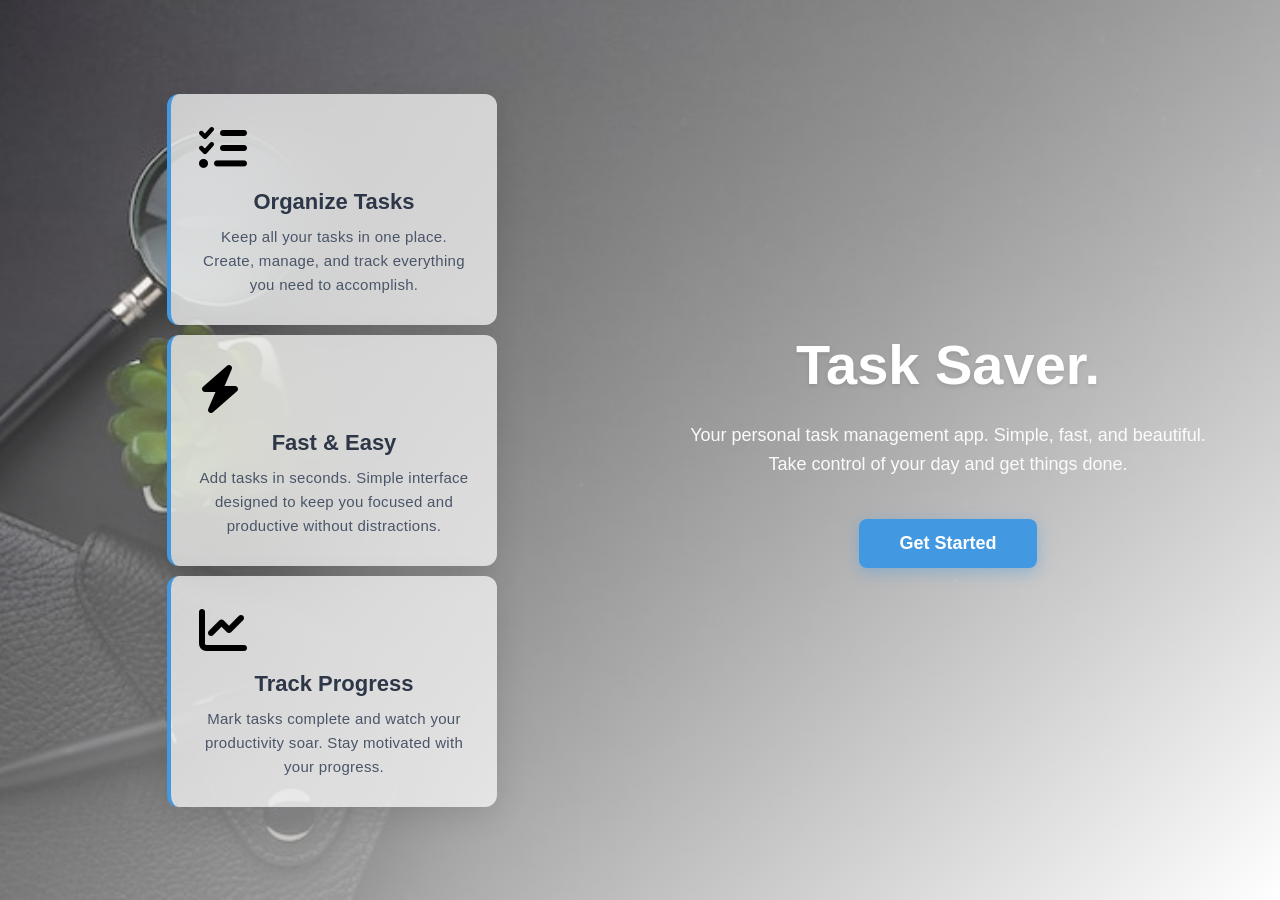
==== index.html @ f378ea11 "Working Todo App before search by word filter." ====
<!DOCTYPE html>
<html lang="en">

<head>
    <meta charset="UTF-8">
    <meta name="viewport" content="width=device-width, initial-scale=1.0">
    <title>Task Saver | Home-Page</title>
    <link rel="stylesheet" href="index.css">
    <link rel="stylesheet" href="https://cdnjs.cloudflare.com/ajax/libs/font-awesome/6.4.0/css/all.min.css">
</head>

<body>
    <main>
        <section class="hero">
            <div class="hero-card-containers">
                <div class="hero-card">
                    <div class="icon"><i class="fas fa-tasks"></i></div>
                    <p class="title">Organize Tasks</p>
                    <p class="description">
                        Keep all your tasks in one place. Create, manage, and track everything you need to accomplish.
                    </p>
                </div>
                <div class="hero-card">
                    <div class="icon"><i class="fas fa-bolt"></i></div>
                    <p class="title">Fast & Easy</p>
                    <p class="description">
                        Add tasks in seconds. Simple interface designed to keep you focused and productive without distractions.
                    </p>
                </div>
                <div class="hero-card">
                    <div class="icon"><i class="fas fa-chart-line"></i></div>
                    <p class="title">Track Progress</p>
                    <p class="description">
                        Mark tasks complete and watch your productivity soar. Stay motivated with your progress.
                    </p>
                </div>
            </div>

            <div class="hero-text">
                <h1>Task Saver.</h1>
                <p>Your personal task management app. Simple, fast, and beautiful. Take control of your day and get things done.
                </p>
                <div class="cta-btns">
                    <a href="tasks.html" id="redirect"><div>Get Started</div></a>
                </div>
            </div>
        </section>
    </main>
</body>
<script src="index.js"></script>

</html>
---- index.css ----
* {
    padding: 0;
    margin: 0;
    box-sizing: border-box;
}

@import url('https://fonts.googleapis.com/css2?family=Ubuntu:wght@500;600;700&display=swap');

body {
    font-family: 'Ubuntu', sans-serif;
    min-height: 100vh;
}



.hero {
    display: flex;
    height: 100vh;
    align-items: center;
    justify-content: space-around;
    width: 100%;
    gap: 80px;
    padding: 0 5%;
    background: linear-gradient(135deg, transparent, rgba(255, 255, 255)), url(bkg.jpg);
    background-size: cover;
    background-position: center;
}

.hero-card-containers,
.hero-text {
    width: auto;
    flex: 1;
    margin: 0 auto;
}

.hero-card-containers {
    gap: 10px;
    display: flex;
    flex-direction: column;
    width: 100%;
}

.hero-card {
    background-color: rgba(255, 255, 255, 0.7);
    padding: 28px;
    border-radius: 12px;
    max-width: 330px;
    margin: 0 auto;
    backdrop-filter: blur(50px);
    box-shadow: 0 8px 32px rgba(0, 0, 0, 0.1);
    border-left: 4px solid #4299e1;
    transition: transform 0.3s, box-shadow 0.3s;


    &:hover {
        transform: translateY(-8px);
        box-shadow: 0 16px 48px rgba(0, 0, 0, 0.15);
    }

    & .icon {
        font-size: 48px;
        margin-bottom: 12px;
        display: block;
    }

    & .title {
        text-align: center;
        font-size: 22px;
        color: #2d3748;
        font-weight: 600;
        margin-bottom: 10px;
    }

    & .description {
        font-size: 15px;
        letter-spacing: 0.3px;
        line-height: 1.6;
        color: #4a5568;
        text-align: center;
    }
}

.hero-text {
    color: white;

    & h1 {
        font-size: 56px;
        text-align: center;
        margin-bottom: 24px;
        font-weight: 700;
        text-shadow: 0 2px 4px rgba(0, 0, 0, 0.1);
    }

    & p {
        font-size: 18px;
        text-align: center;
        line-height: 1.6;
        opacity: 0.95;
        margin-bottom: 8px;
    }

    & .cta-btns {
        width: fit-content;
        margin: 40px auto 0;

        & a {
            text-decoration: none;
            font-size: 18px;
        }

        & a div {
            padding: 14px 40px;
            border-radius: 8px;
            background-color: #4299e1;
            color: white;
            font-weight: 700;
            font-family: 'Ubuntu', sans-serif;
            transition: all 0.3s ease;
            box-shadow: 0 4px 15px rgba(66, 153, 225, 0.4);
            cursor: pointer;
        }

        & a div:hover {
            background-color: #3182ce;
            box-shadow: 0 8px 25px rgba(66, 153, 225, 0.6);
            transform: translateY(-3px);
        }

        & a div:active {
            transform: translateY(-1px);
        }
    }
}
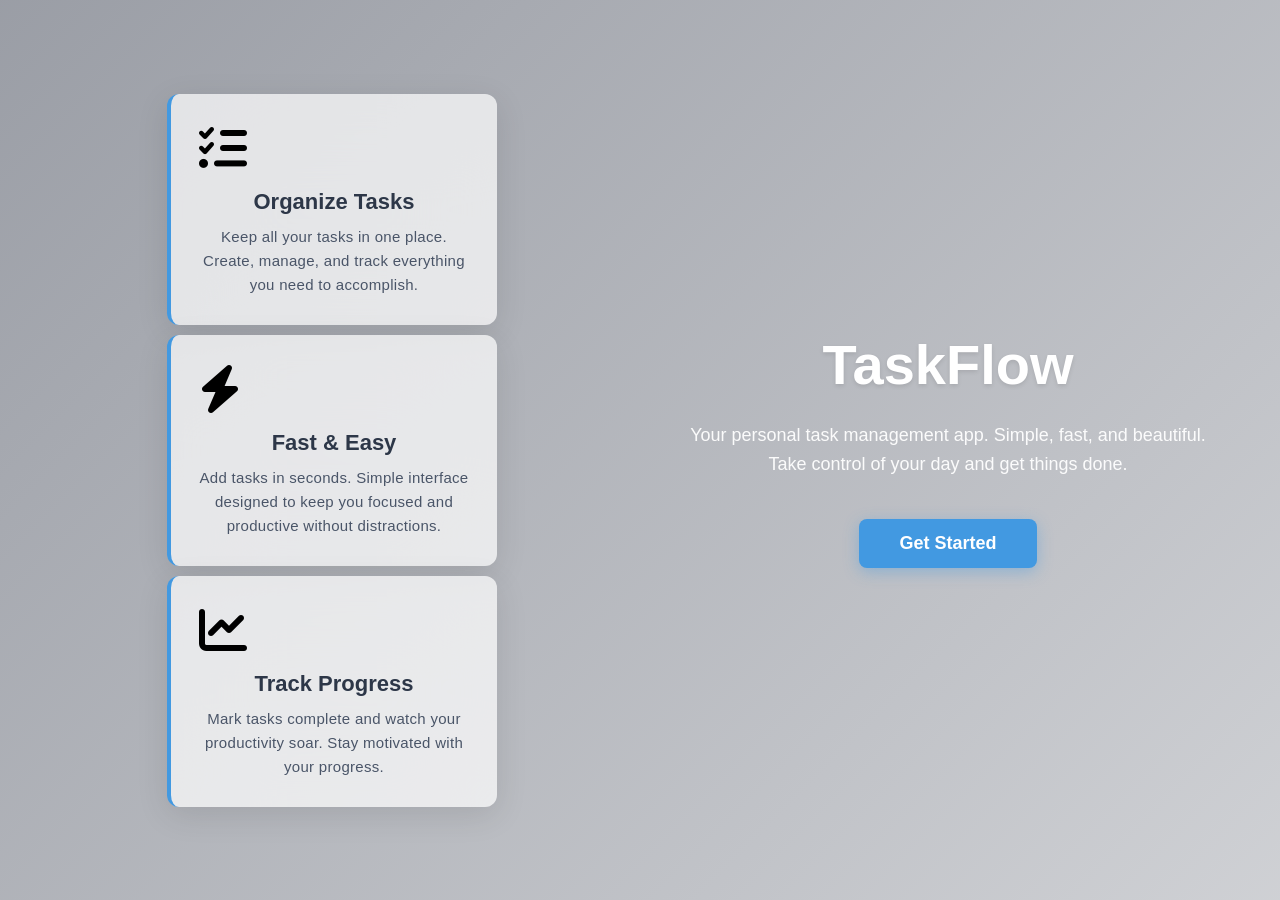
==== commit 5a65ee80: "Initial TaskFlow app" ====
--- a/index.html
+++ b/index.html
@@ -4,13 +4,21 @@
 <head>
     <meta charset="UTF-8">
     <meta name="viewport" content="width=device-width, initial-scale=1.0">
-    <title>Task Saver | Home-Page</title>
+    <meta name="description" content="TaskFlow is a simple and modern task planner for organizing daily to-dos, tracking progress, and staying productive.">
+    <meta name="keywords" content="task planner, to do list, productivity app, task tracker, daily planner">
+    <meta name="theme-color" content="#4299e1">
+    <meta property="og:title" content="TaskFlow | Simple Task Planner">
+    <meta property="og:description" content="Organize your tasks, track progress, and stay productive with a clean task planner built for everyday use.">
+    <meta property="og:type" content="website">
+    <title>TaskFlow | Simple Task Planner & To-Do List</title>
     <link rel="stylesheet" href="index.css">
     <link rel="stylesheet" href="https://cdnjs.cloudflare.com/ajax/libs/font-awesome/6.4.0/css/all.min.css">
 </head>
 
 <body>
+    <!-- Landing page layout -->
     <main>
+        <!-- Hero section with feature cards and promo text -->
         <section class="hero">
             <div class="hero-card-containers">
                 <div class="hero-card">
@@ -37,7 +45,7 @@
             </div>
 
             <div class="hero-text">
-                <h1>Task Saver.</h1>
+                <h1>TaskFlow</h1>
                 <p>Your personal task management app. Simple, fast, and beautiful. Take control of your day and get things done.
                 </p>
                 <div class="cta-btns">
--- a/index.css
+++ b/index.css
@@ -1,3 +1,6 @@
+/* =========================
+   Global reset and base styles
+   ========================= */
 * {
     padding: 0;
     margin: 0;
@@ -11,8 +14,9 @@
     min-height: 100vh;
 }
 
-
-
+/* =========================
+   Landing page layout and hero section
+   ========================= */
 .hero {
     display: flex;
     height: 100vh;
@@ -21,7 +25,7 @@
     width: 100%;
     gap: 80px;
     padding: 0 5%;
-    background: linear-gradient(135deg, transparent, rgba(255, 255, 255)), url(bkg.jpg);
+    background: linear-gradient(135deg, rgba(15, 23, 42, 0.42), rgba(15, 23, 42, 0.2)), url(images/bkg.jpg);
     background-size: cover;
     background-position: center;
 }
